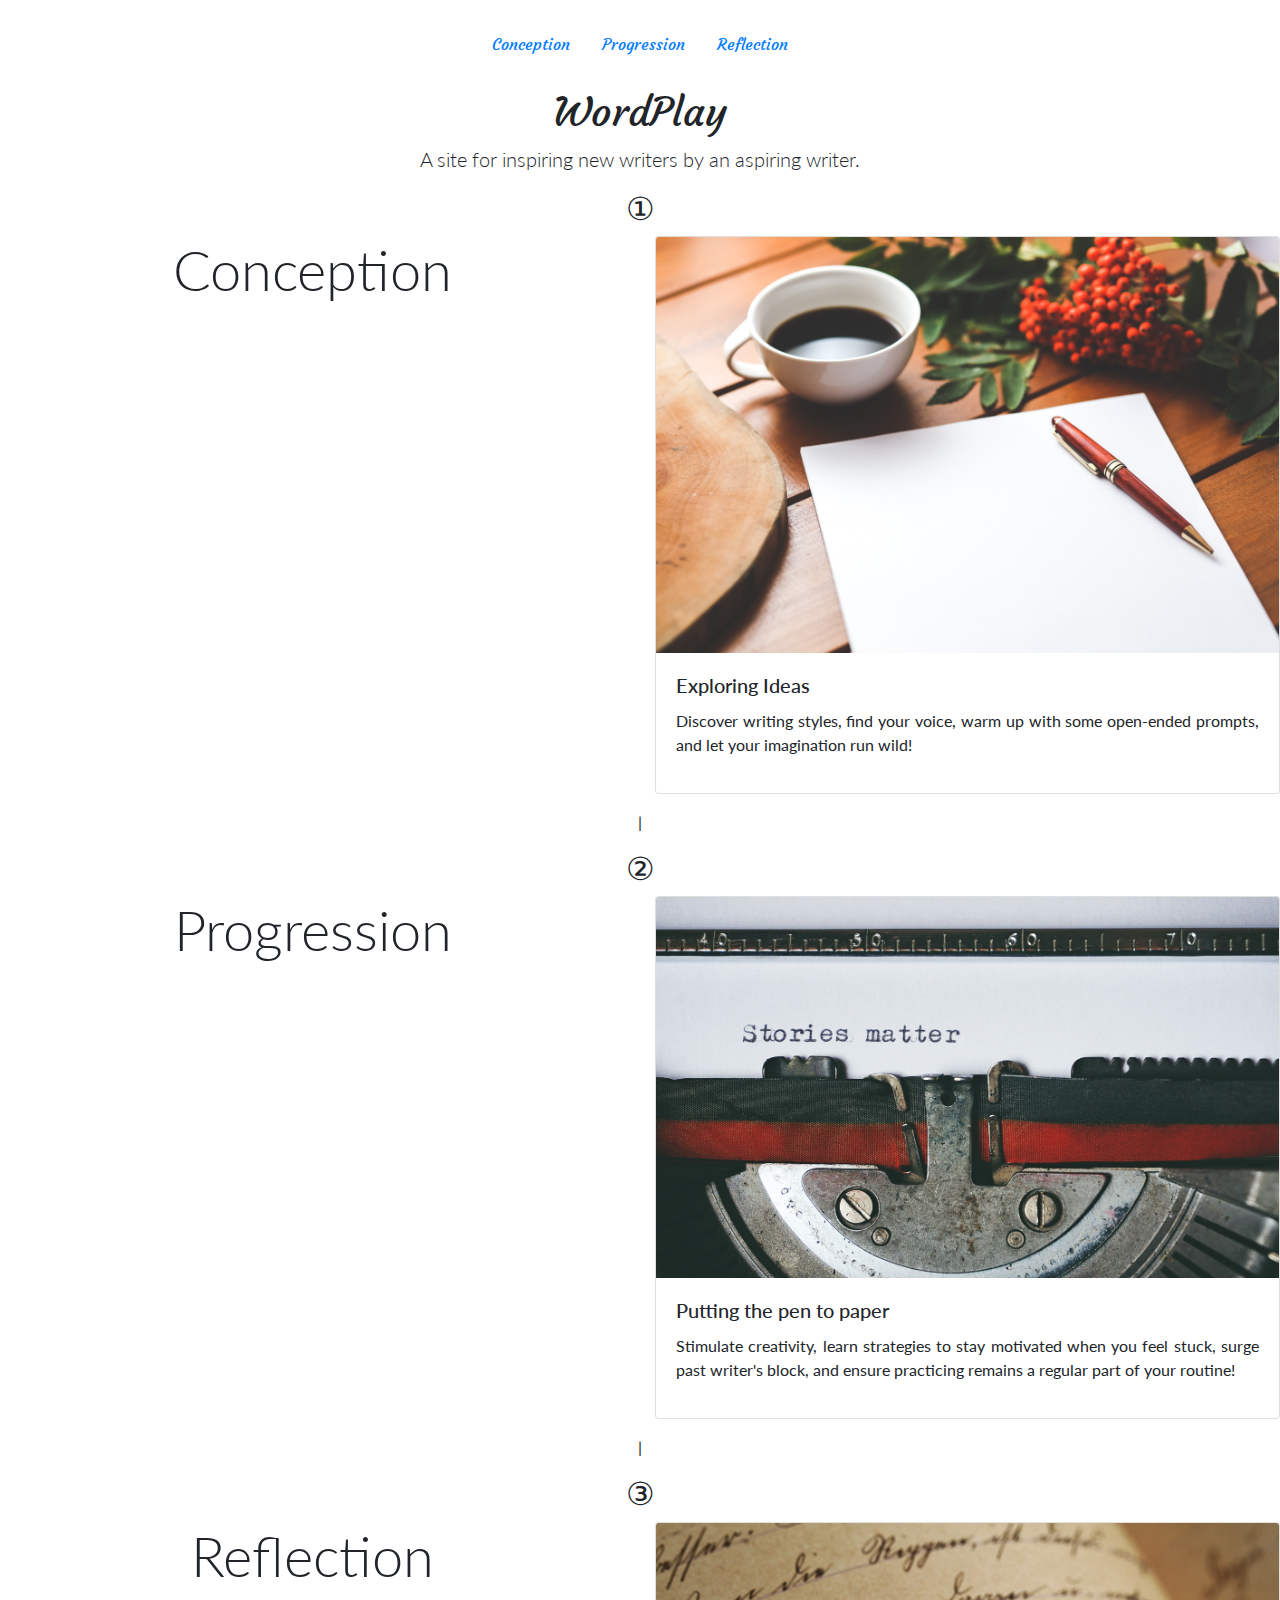
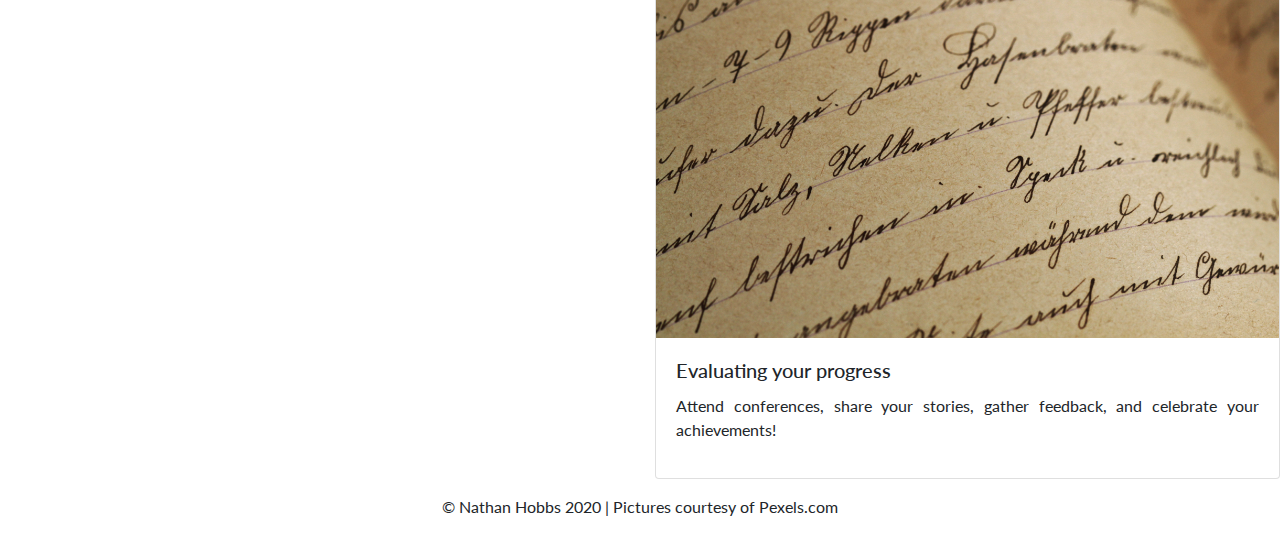
==== index.html @ e864aac6 "Add files via upload" ====
<!doctype html>
<html lang="en">

<head>
    <meta charset="UTF-8">
    <meta name="description" content="A site for inspiring new writers by an aspiring writer.">
    <meta name="author" content="Nathan Hobbs">
    <meta name="viewport" content="width=device-width, initial-scale=1.0">
    <title>WordPlay</title>

    <!-- Bootstrap v4.4.1 -->
    <link href="css/bootstrap.min.css" rel="stylesheet" type="text/css" media="screen">
    <link href="css/custom.css" rel="stylesheet" type="text/css" media="screen">
    
    <!--Google Fonts-->
    <link rel="preconnect" href="https://fonts.gstatic.com">
    <link href="https://fonts.googleapis.com/css2?family=Courgette&display=swap" rel="stylesheet">
    <link href="https://fonts.googleapis.com/css2?family=Lato&display=swap" rel="stylesheet"> 
</head>

<body>

    <!--Insert P5.js sketch involving word generation-->
<!--    <iframe src="https://www.openprocessing.org/sketch/1035179/embed/" width="100%" height="300"></iframe>-->
    
    
    <!--Navigation-->
    <ul class="nav justify-content-center m-4">
        <li class="nav-item">
            <a class="nav-link" href="conception.html">Conception</a>
        </li>
        <li class="nav-item">
            <a class="nav-link" href="progression.html">Progression</a>
        </li>
        <li class="nav-item">
            <a class="nav-link" href="reflection.html">Reflection</a>
        </li>
    </ul>


    <h1 class="text-center">WordPlay</h1>
    <p class="lead text-center">A site for inspiring new writers by an aspiring writer.</p>

    <!--Potentially add color changes to symbols later depending on where mouse is    -->
    <h2 class="text-center">&#9312;</h2>
    <div class="row">
        <div class="col-md-6">
            <p class="display-4 text-center">Conception</p>
        </div>
        <div class="col-md-6">
            <div class="card mb-3">
                <img src="images/BlankPaper.jpg" class="card-img-top" alt="...">
                <div class="card-body">
                    <h5 class="card-title">Exploring Ideas</h5>
                    <p class="card-text">Discover writing styles, find your voice, warm up with some open-ended prompts, and let your imagination run wild!</p>
                    <a href="conception.html" class="stretched-link"></a>
                </div>
            </div>
        </div>
    </div>
    <p class="text-center">|</p>
    <h2 class="text-center">&#9313;</h2>

    <div class="row">
        <div class="col-md-6">
            <p class="display-4 text-center">Progression</p>
        </div>
        <div class="col-md-6">
            <div class="card mb-3">
                <img src="images/StoriesMatterTypewriter.jpg" class="card-img-top" alt="...">
                <div class="card-body">
                    <h5 class="card-title">Putting the pen to paper</h5>
                    <p class="card-text">Stimulate creativity, learn strategies to stay motivated when you feel stuck, surge past writer's block, and ensure practicing remains a regular part of your routine!</p>
                    <a href="progression.html" class="stretched-link"></a>
                </div>
            </div>
        </div>
    </div>
    <p class="text-center">|</p>
    <h2 class="text-center">&#9314;</h2>
    
    <div class="row">
        <div class="col-md-6">
            <p class="display-4 text-center">Reflection</p>
        </div>
        <div class="col-md-6">
            <div class="card mb-3">
                <img src="images/handwriting.jpg" class="card-img-top" alt="...">
                <div class="card-body">
                    <h5 class="card-title">Evaluating your progress</h5>
                    <p class="card-text">Attend conferences, share your stories, gather feedback, and celebrate your achievements!</p>
                    <a href="reflection.html" class="stretched-link"></a>
                </div>
            </div>
        </div>
    </div> 

    
    <!--Copyright and sources -->
    <footer>
        <p class="text-center">&copy; Nathan Hobbs 2020 | Pictures courtesy of Pexels.com</p>
    </footer>




    <!-- jQuery and Bootstrap links - do not delete! -->
    <script src="https://code.jquery.com/jquery-3.4.1.slim.min.js" integrity="sha384-J6qa4849blE2+poT4WnyKhv5vZF5SrPo0iEjwBvKU7imGFAV0wwj1yYfoRSJoZ+n" crossorigin="anonymous"></script>
    <script src="js/bootstrap.bundle.min.js"></script>
    <!-- end of do not delete -->
</body></html>
---- css/custom.css ----
@charset "UTF-8";
/* Add your custom CSS declarations below  */


img {
    max-width: 100%;
}

h1, h2, li > a {
    font-family: 'Courgette', cursive;
}

h3, h4, h5, p {
    font-family: 'Lato', sans-serif;
}

p {
    text-align: justify;
}
/*
flip card
*/
/*
.card-flip > div {
  backface-visibility: hidden;
  transition: transform 300ms;
  transition-timing-function: linear;
  width: 100%;
  height: 100%;
  margin: 0;
  display: flex;
}

.card-front {
  transform: rotateY(0deg);
}

.card-back {
  transform: rotateY(180deg);
  position: absolute;
  top: 0;
}

.card-flip:hover .card-front {
  transform: rotateY(-180deg);
}
  
.card-flip:hover .card-back {
  transform: rotateY(0deg);
}*/
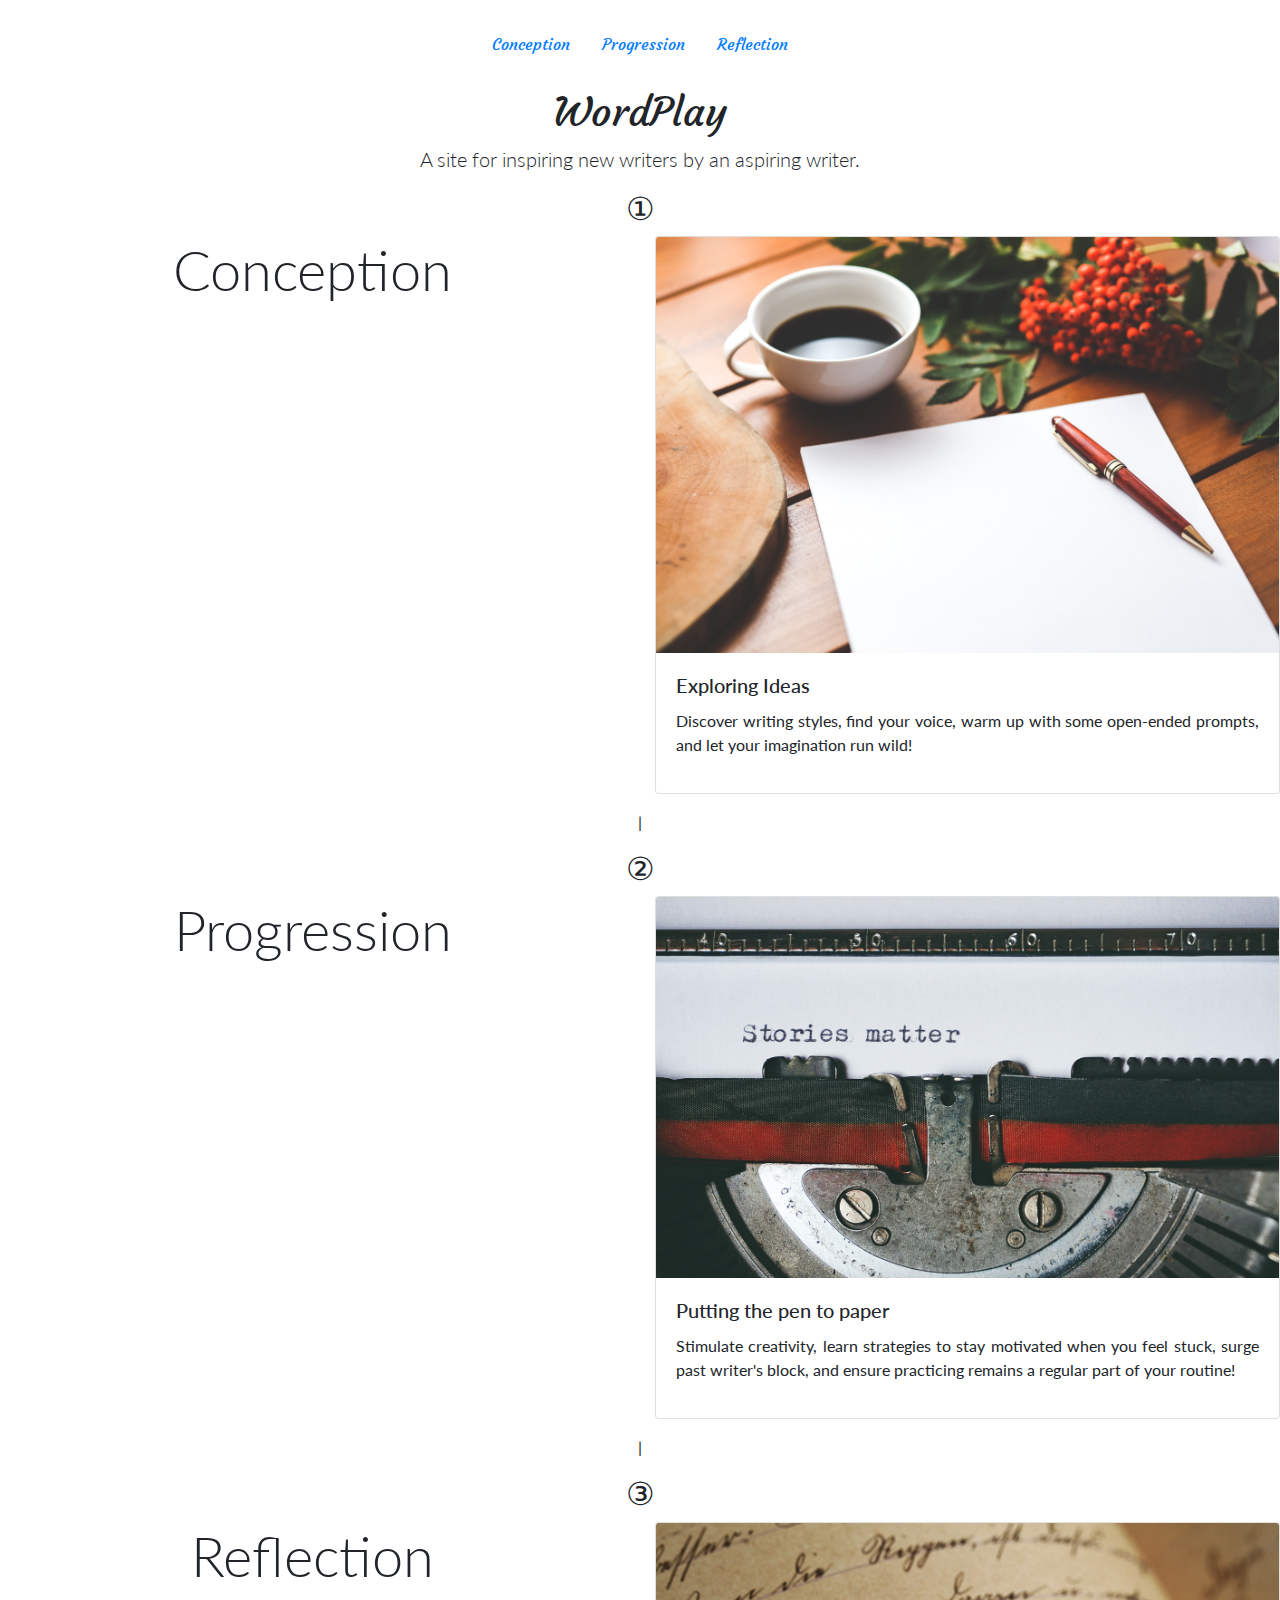
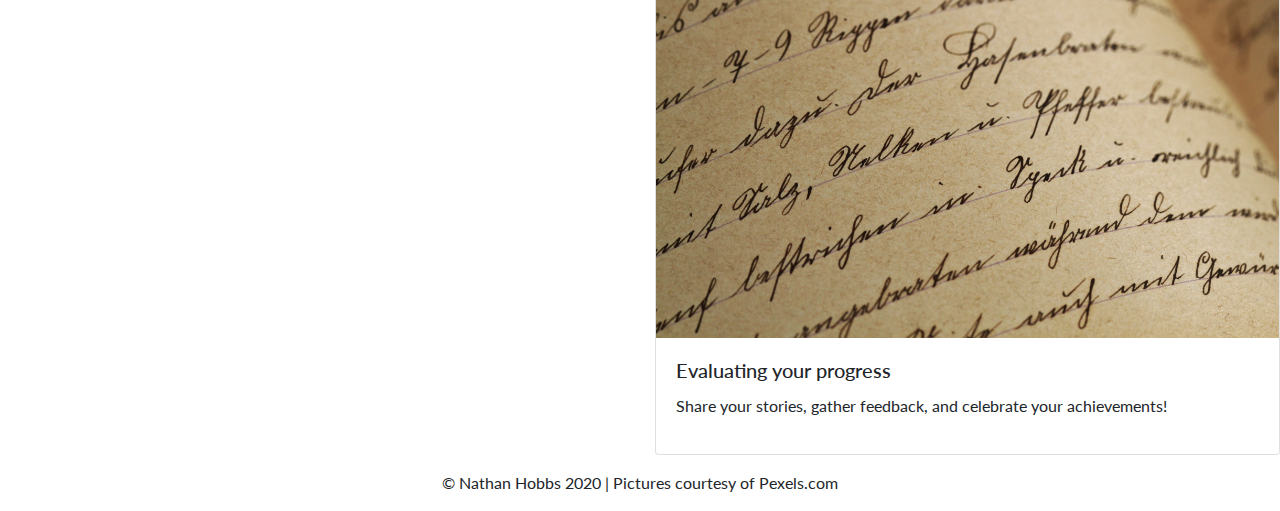
==== commit e66f2409: "Add files via upload" ====
--- a/index.html
+++ b/index.html
@@ -2,6 +2,7 @@
 <html lang="en">
 
 <head>
+    <!--Metadata-->
     <meta charset="UTF-8">
     <meta name="description" content="A site for inspiring new writers by an aspiring writer.">
     <meta name="author" content="Nathan Hobbs">
@@ -37,11 +38,13 @@
         </li>
     </ul>
 
-
+    <!--Title-->
     <h1 class="text-center">WordPlay</h1>
     <p class="lead text-center">A site for inspiring new writers by an aspiring writer.</p>
 
     <!--Potentially add color changes to symbols later depending on where mouse is    -->
+    <!--The three stages of writing appear as clickable cards with pictures and descriptions.-->
+    <!--Conception card-->
     <h2 class="text-center">&#9312;</h2>
     <div class="row">
         <div class="col-md-6">
@@ -60,7 +63,8 @@
     </div>
     <p class="text-center">|</p>
     <h2 class="text-center">&#9313;</h2>
-
+    
+    <!--Progression card -->
     <div class="row">
         <div class="col-md-6">
             <p class="display-4 text-center">Progression</p>
@@ -79,6 +83,7 @@
     <p class="text-center">|</p>
     <h2 class="text-center">&#9314;</h2>
     
+    <!--Reflection card -->
     <div class="row">
         <div class="col-md-6">
             <p class="display-4 text-center">Reflection</p>
@@ -88,22 +93,18 @@
                 <img src="images/handwriting.jpg" class="card-img-top" alt="...">
                 <div class="card-body">
                     <h5 class="card-title">Evaluating your progress</h5>
-                    <p class="card-text">Attend conferences, share your stories, gather feedback, and celebrate your achievements!</p>
+                    <p class="card-text">Share your stories, gather feedback, and celebrate your achievements!</p>
                     <a href="reflection.html" class="stretched-link"></a>
                 </div>
             </div>
         </div>
     </div> 
-
     
     <!--Copyright and sources -->
     <footer>
         <p class="text-center">&copy; Nathan Hobbs 2020 | Pictures courtesy of Pexels.com</p>
     </footer>
 
-
-
-
     <!-- jQuery and Bootstrap links - do not delete! -->
     <script src="https://code.jquery.com/jquery-3.4.1.slim.min.js" integrity="sha384-J6qa4849blE2+poT4WnyKhv5vZF5SrPo0iEjwBvKU7imGFAV0wwj1yYfoRSJoZ+n" crossorigin="anonymous"></script>
     <script src="js/bootstrap.bundle.min.js"></script>
--- a/css/custom.css
+++ b/css/custom.css
@@ -17,6 +17,46 @@
 p {
     text-align: justify;
 }
+
+.carousel-caption {
+/*    position: relative;*/
+    
+}
+
+/*.carousel-caption > p {*/
+/*    display: block;*/
+  
+    
+/*
+    text-align: center;
+    top: 60%;
+    transform: translateY(-60%);
+*/
+/*}*/
+
+
+@media screen and (min-width: 768px) and (max-width: 1080px) {
+    .carousel-caption > p {
+/*        top: 20%;*/
+        transform: translateY(-260%);
+    }
+    
+    .carousel-caption > p.display-5 {
+        font-size: 125%;
+    }
+}
+
+@media screen and (min-width: 1080px) {
+    .carousel-caption > p {
+        transform: translateY(-300%);
+    }
+    .carousel-caption > p.display-5 {
+        font-size: 150%;
+    }
+    
+}
+
+
 /*
 flip card
 */
